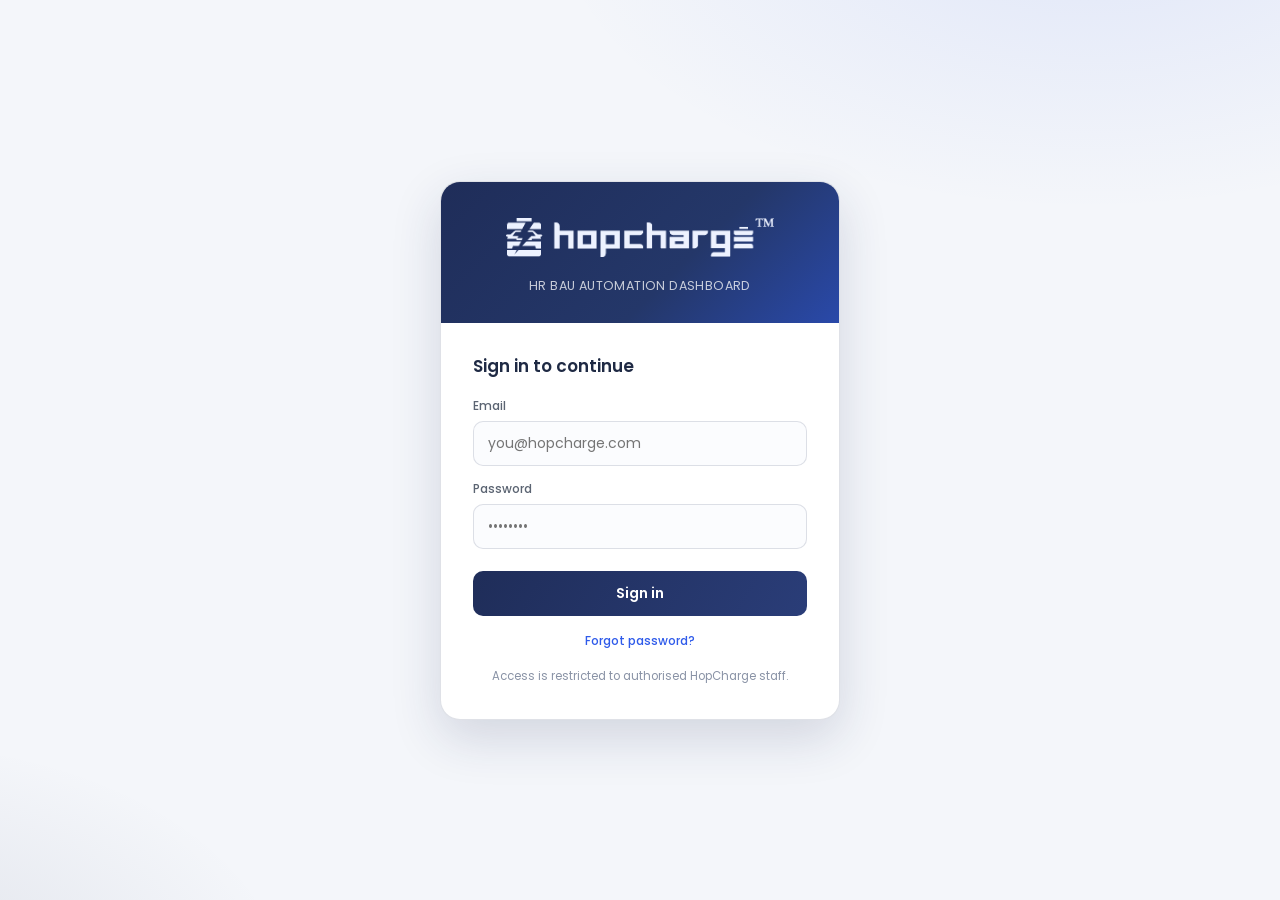
==== static/login.html @ 15f5a7a2 "Initial commit: VOLT.CV HR automation dashboard FastAPI backend + vanilla-JS frontend for resume par" ====
<!DOCTYPE html>
<html lang="en">
<head>
<meta charset="UTF-8">
<meta name="viewport" content="width=device-width, initial-scale=1.0">
<title>Hopcharge — Sign in</title>
<link rel="preconnect" href="https://fonts.googleapis.com">
<link href="https://fonts.googleapis.com/css2?family=Poppins:wght@300;400;500;600;700&display=swap" rel="stylesheet">
<style>
*, *::before, *::after { box-sizing:border-box; margin:0; padding:0; }
:root {
  --navy:#1F2D59; --blue:#2F5BEA; --pink:#E8537F;
  --bg:#f4f6fa; --text:#1f2a44; --text-mid:#5b6472; --text-dim:#8a93a6;
  --border:rgba(31,45,89,0.14); --red:#e11d48;
}
body {
  font-family:'Poppins',sans-serif; background:var(--bg); color:var(--text);
  min-height:100vh; display:flex; align-items:center; justify-content:center; padding:24px;
  background-image:
    radial-gradient(900px 500px at 85% -10%, rgba(47,91,234,0.10), transparent 60%),
    radial-gradient(700px 420px at -10% 110%, rgba(31,45,89,0.10), transparent 60%);
}
.card {
  width:100%; max-width:400px; background:#fff; border:1px solid var(--border);
  border-radius:20px; overflow:hidden; box-shadow:0 18px 50px rgba(31,45,89,0.16);
}
.card-head {
  background:linear-gradient(135deg,#1F2D59 0%,#243769 60%,#2F5BEA 140%);
  padding:34px 32px 28px; text-align:center;
}
.card-head img { height:44px; max-width:80%; object-fit:contain; }
.card-head p { margin-top:10px; color:rgba(255,255,255,0.75); font-size:12.5px; letter-spacing:0.4px; }
.card-body { padding:30px 32px 34px; }
h1 { font-size:17px; font-weight:600; margin-bottom:18px; }
label { display:block; font-size:12px; font-weight:500; color:var(--text-mid); margin:14px 0 6px; }
input {
  width:100%; padding:11px 14px; font:inherit; font-size:14px; color:var(--text);
  border:1px solid var(--border); border-radius:10px; background:#fbfcfe; outline:none;
  transition:border-color .15s, box-shadow .15s;
}
input:focus { border-color:var(--blue); box-shadow:0 0 0 3px rgba(47,91,234,0.14); }
button {
  width:100%; margin-top:22px; padding:12px; font:inherit; font-size:14px; font-weight:600;
  color:#fff; background:linear-gradient(120deg,var(--navy),#2a3d78); border:0; border-radius:10px;
  cursor:pointer; transition:transform .1s, box-shadow .15s, opacity .15s;
}
button:hover { box-shadow:0 8px 20px rgba(31,45,89,0.28); transform:translateY(-1px); }
button:disabled { opacity:.6; cursor:wait; transform:none; box-shadow:none; }
.error {
  display:none; margin-top:14px; padding:10px 12px; font-size:12.5px; color:var(--red);
  background:rgba(225,29,72,0.07); border:1px solid rgba(225,29,72,0.25); border-radius:10px;
}
.error.show { display:block; animation:shake .3s; }
@keyframes shake { 25%{transform:translateX(-4px)} 50%{transform:translateX(4px)} 75%{transform:translateX(-2px)} }
.foot { margin-top:18px; text-align:center; font-size:11.5px; color:var(--text-dim); }
.links { margin-top:16px; text-align:center; font-size:12px; }
.links a { color:var(--blue); text-decoration:none; font-weight:500; }
.links a:hover { text-decoration:underline; }
</style>
</head>
<body>
  <div class="card">
    <div class="card-head">
      <img src="/static/hopcharge-white.png" alt="HopCharge">
      <p>HR BAU AUTOMATION DASHBOARD</p>
    </div>
    <div class="card-body">
      <h1>Sign in to continue</h1>
      <form id="f" novalidate>
        <label for="email">Email</label>
        <input id="email" type="email" autocomplete="username" placeholder="you@hopcharge.com" required>
        <label for="password">Password</label>
        <input id="password" type="password" autocomplete="current-password" placeholder="••••••••" required>
        <button id="btn" type="submit">Sign in</button>
        <div id="err" class="error"></div>
      </form>
      <div class="links"><a href="/reset">Forgot password?</a></div>
      <div class="foot">Access is restricted to authorised HopCharge staff.</div>
    </div>
  </div>

<script>
(function () {
  // Where to go after login. Only same-site paths are allowed (no open redirect).
  var next = new URLSearchParams(location.search).get('next') || '/';
  if (next.charAt(0) !== '/' || next.slice(0, 2) === '//') next = '/';

  var form = document.getElementById('f'),
      btn  = document.getElementById('btn'),
      err  = document.getElementById('err');

  form.addEventListener('submit', async function (e) {
    e.preventDefault();
    err.classList.remove('show');
    btn.disabled = true; btn.textContent = 'Signing in…';
    try {
      var resp = await fetch('/api/login', {
        method: 'POST',
        headers: { 'Content-Type': 'application/json' },
        body: JSON.stringify({
          email: document.getElementById('email').value.trim(),
          password: document.getElementById('password').value
        })
      });
      if (resp.ok) { location.replace(next); return; }
      var msg = 'Incorrect email or password.';
      try { msg = (await resp.json()).detail || msg; } catch (_) {}
      err.textContent = msg; err.classList.add('show');
    } catch (_) {
      err.textContent = 'Could not reach the server. Please try again.';
      err.classList.add('show');
    }
    btn.disabled = false; btn.textContent = 'Sign in';
  });
})();
</script>
</body>
</html>
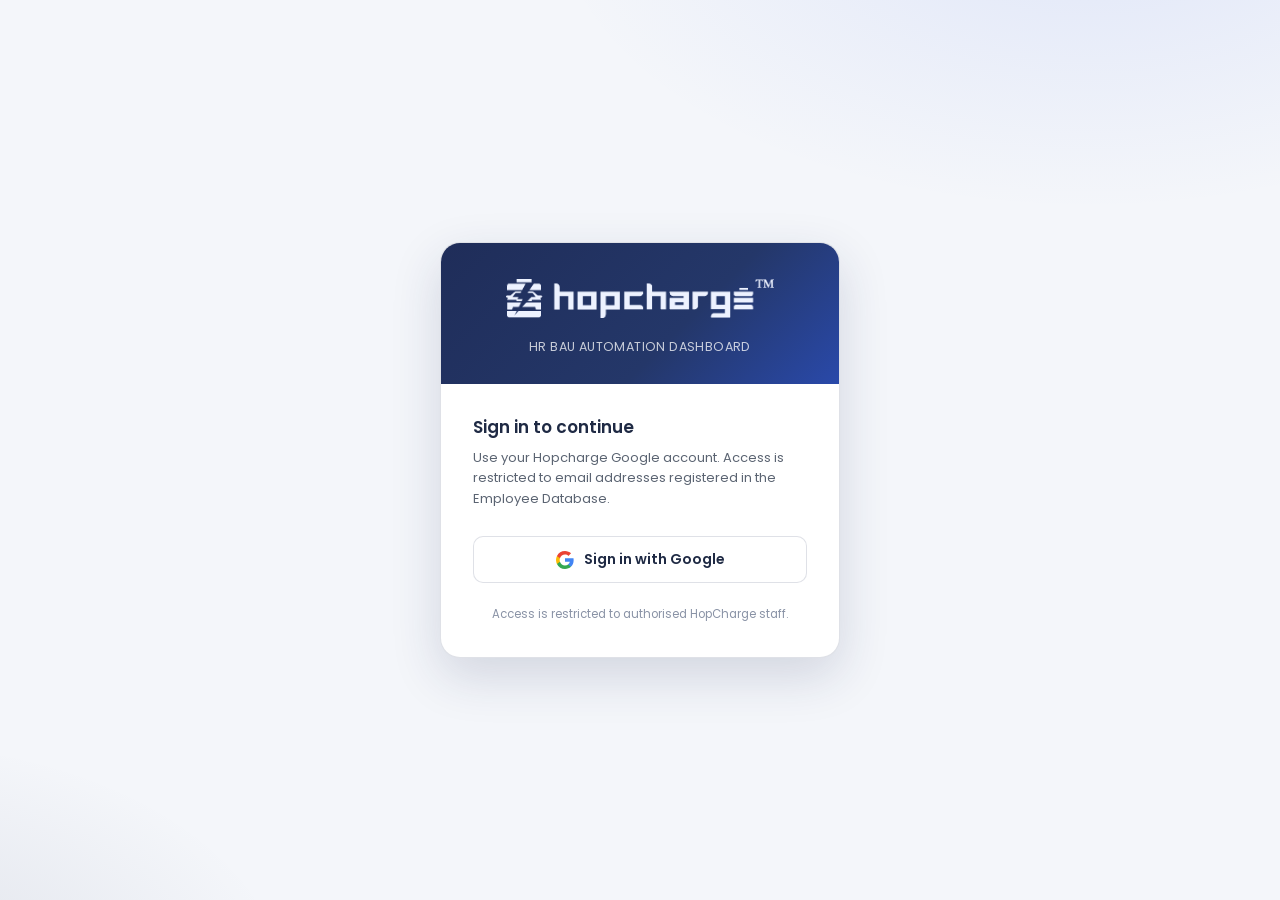
==== commit 023e47cc: "Replace email+password login with Google Sign-In restricted to the employee database auth.py is rewr" ====
--- a/static/login.html
+++ b/static/login.html
@@ -4,6 +4,7 @@
 <meta charset="UTF-8">
 <meta name="viewport" content="width=device-width, initial-scale=1.0">
 <title>Hopcharge — Sign in</title>
+<link rel="icon" href="/static/favicon.ico">
 <link rel="preconnect" href="https://fonts.googleapis.com">
 <link href="https://fonts.googleapis.com/css2?family=Poppins:wght@300;400;500;600;700&display=swap" rel="stylesheet">
 <style>
@@ -31,31 +32,22 @@
 .card-head img { height:44px; max-width:80%; object-fit:contain; }
 .card-head p { margin-top:10px; color:rgba(255,255,255,0.75); font-size:12.5px; letter-spacing:0.4px; }
 .card-body { padding:30px 32px 34px; }
-h1 { font-size:17px; font-weight:600; margin-bottom:18px; }
-label { display:block; font-size:12px; font-weight:500; color:var(--text-mid); margin:14px 0 6px; }
-input {
-  width:100%; padding:11px 14px; font:inherit; font-size:14px; color:var(--text);
-  border:1px solid var(--border); border-radius:10px; background:#fbfcfe; outline:none;
-  transition:border-color .15s, box-shadow .15s;
+h1 { font-size:17px; font-weight:600; margin-bottom:8px; }
+.sub { font-size:13px; color:var(--text-mid); line-height:1.6; margin-bottom:26px; }
+.google-btn {
+  width:100%; display:flex; align-items:center; justify-content:center; gap:10px;
+  padding:12px; font:inherit; font-size:14px; font-weight:600; color:var(--text);
+  background:#fff; border:1px solid var(--border); border-radius:10px;
+  cursor:pointer; text-decoration:none; transition:box-shadow .15s, transform .1s, border-color .15s;
 }
-input:focus { border-color:var(--blue); box-shadow:0 0 0 3px rgba(47,91,234,0.14); }
-button {
-  width:100%; margin-top:22px; padding:12px; font:inherit; font-size:14px; font-weight:600;
-  color:#fff; background:linear-gradient(120deg,var(--navy),#2a3d78); border:0; border-radius:10px;
-  cursor:pointer; transition:transform .1s, box-shadow .15s, opacity .15s;
-}
-button:hover { box-shadow:0 8px 20px rgba(31,45,89,0.28); transform:translateY(-1px); }
-button:disabled { opacity:.6; cursor:wait; transform:none; box-shadow:none; }
+.google-btn:hover { box-shadow:0 8px 20px rgba(31,45,89,0.14); transform:translateY(-1px); border-color:#c7cee0; }
 .error {
-  display:none; margin-top:14px; padding:10px 12px; font-size:12.5px; color:var(--red);
+  display:none; margin-top:16px; padding:10px 12px; font-size:12.5px; color:var(--red);
   background:rgba(225,29,72,0.07); border:1px solid rgba(225,29,72,0.25); border-radius:10px;
 }
 .error.show { display:block; animation:shake .3s; }
 @keyframes shake { 25%{transform:translateX(-4px)} 50%{transform:translateX(4px)} 75%{transform:translateX(-2px)} }
-.foot { margin-top:18px; text-align:center; font-size:11.5px; color:var(--text-dim); }
-.links { margin-top:16px; text-align:center; font-size:12px; }
-.links a { color:var(--blue); text-decoration:none; font-weight:500; }
-.links a:hover { text-decoration:underline; }
+.foot { margin-top:22px; text-align:center; font-size:11.5px; color:var(--text-dim); line-height:1.6; }
 </style>
 </head>
 <body>
@@ -66,52 +58,29 @@
     </div>
     <div class="card-body">
       <h1>Sign in to continue</h1>
-      <form id="f" novalidate>
-        <label for="email">Email</label>
-        <input id="email" type="email" autocomplete="username" placeholder="you@hopcharge.com" required>
-        <label for="password">Password</label>
-        <input id="password" type="password" autocomplete="current-password" placeholder="••••••••" required>
-        <button id="btn" type="submit">Sign in</button>
-        <div id="err" class="error"></div>
-      </form>
-      <div class="links"><a href="/reset">Forgot password?</a></div>
+      <div class="sub">Use your Hopcharge Google account. Access is restricted to email addresses registered in the Employee Database.</div>
+      <a id="google-btn" class="google-btn" href="#">
+        <svg width="18" height="18" viewBox="0 0 18 18"><path fill="#4285F4" d="M17.64 9.2c0-.64-.06-1.25-.16-1.84H9v3.48h4.84a4.14 4.14 0 0 1-1.8 2.72v2.26h2.9c1.7-1.57 2.7-3.88 2.7-6.62z"/><path fill="#34A853" d="M9 18c2.43 0 4.47-.8 5.96-2.18l-2.9-2.26c-.8.54-1.84.86-3.06.86-2.35 0-4.34-1.59-5.05-3.72H.96v2.33A9 9 0 0 0 9 18z"/><path fill="#FBBC05" d="M3.95 10.7A5.4 5.4 0 0 1 3.68 9c0-.59.1-1.17.27-1.7V4.97H.96A9 9 0 0 0 0 9c0 1.45.35 2.83.96 4.03l2.99-2.33z"/><path fill="#EA4335" d="M9 3.58c1.32 0 2.5.45 3.44 1.35l2.58-2.58C13.46.89 11.43 0 9 0A9 9 0 0 0 .96 4.97l2.99 2.33C4.66 5.17 6.65 3.58 9 3.58z"/></svg>
+        Sign in with Google
+      </a>
+      <div id="err" class="error"></div>
       <div class="foot">Access is restricted to authorised HopCharge staff.</div>
     </div>
   </div>
 
 <script>
 (function () {
-  // Where to go after login. Only same-site paths are allowed (no open redirect).
   var next = new URLSearchParams(location.search).get('next') || '/';
   if (next.charAt(0) !== '/' || next.slice(0, 2) === '//') next = '/';
+  document.getElementById('google-btn').href =
+    '/api/auth/google/authorize?next=' + encodeURIComponent(next);
 
-  var form = document.getElementById('f'),
-      btn  = document.getElementById('btn'),
-      err  = document.getElementById('err');
-
-  form.addEventListener('submit', async function (e) {
-    e.preventDefault();
-    err.classList.remove('show');
-    btn.disabled = true; btn.textContent = 'Signing in…';
-    try {
-      var resp = await fetch('/api/login', {
-        method: 'POST',
-        headers: { 'Content-Type': 'application/json' },
-        body: JSON.stringify({
-          email: document.getElementById('email').value.trim(),
-          password: document.getElementById('password').value
-        })
-      });
-      if (resp.ok) { location.replace(next); return; }
-      var msg = 'Incorrect email or password.';
-      try { msg = (await resp.json()).detail || msg; } catch (_) {}
-      err.textContent = msg; err.classList.add('show');
-    } catch (_) {
-      err.textContent = 'Could not reach the server. Please try again.';
-      err.classList.add('show');
-    }
-    btn.disabled = false; btn.textContent = 'Sign in';
-  });
+  var error = new URLSearchParams(location.search).get('error');
+  if (error) {
+    var err = document.getElementById('err');
+    err.textContent = error;
+    err.classList.add('show');
+  }
 })();
 </script>
 </body>
